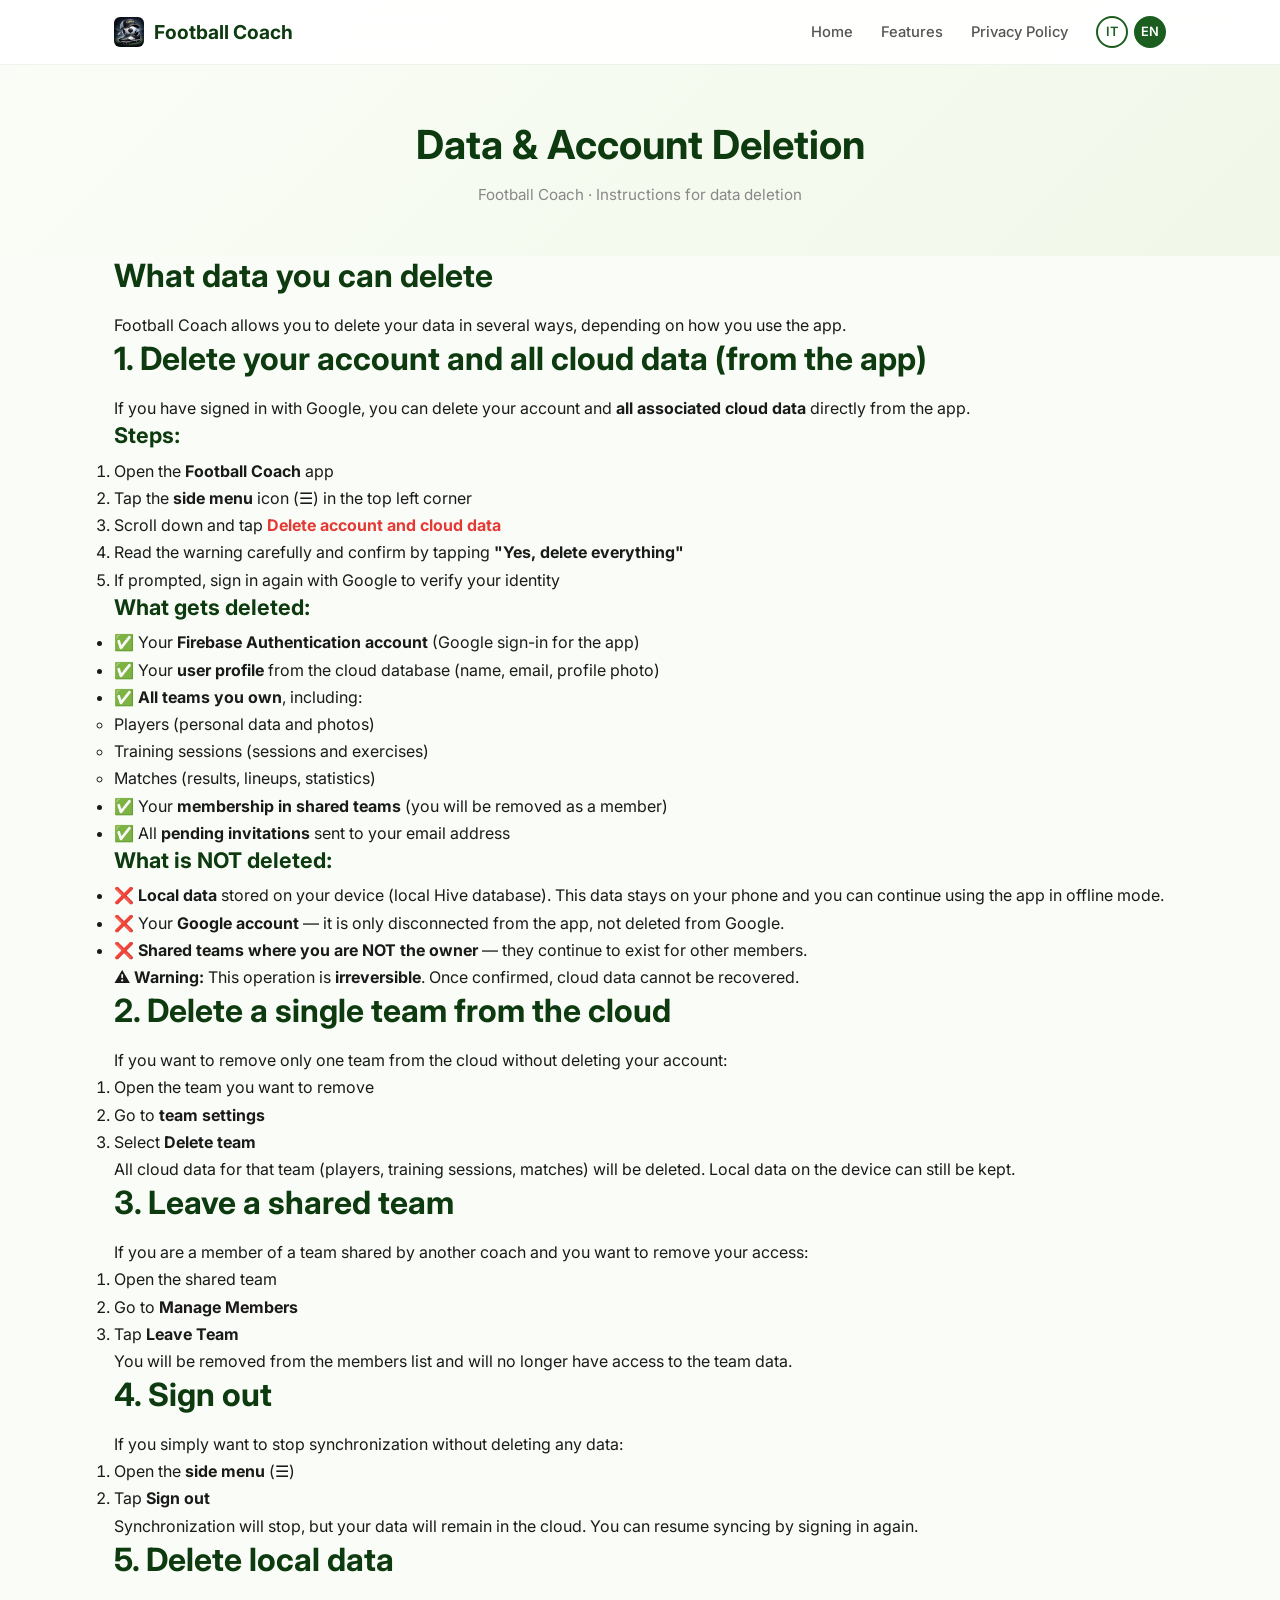
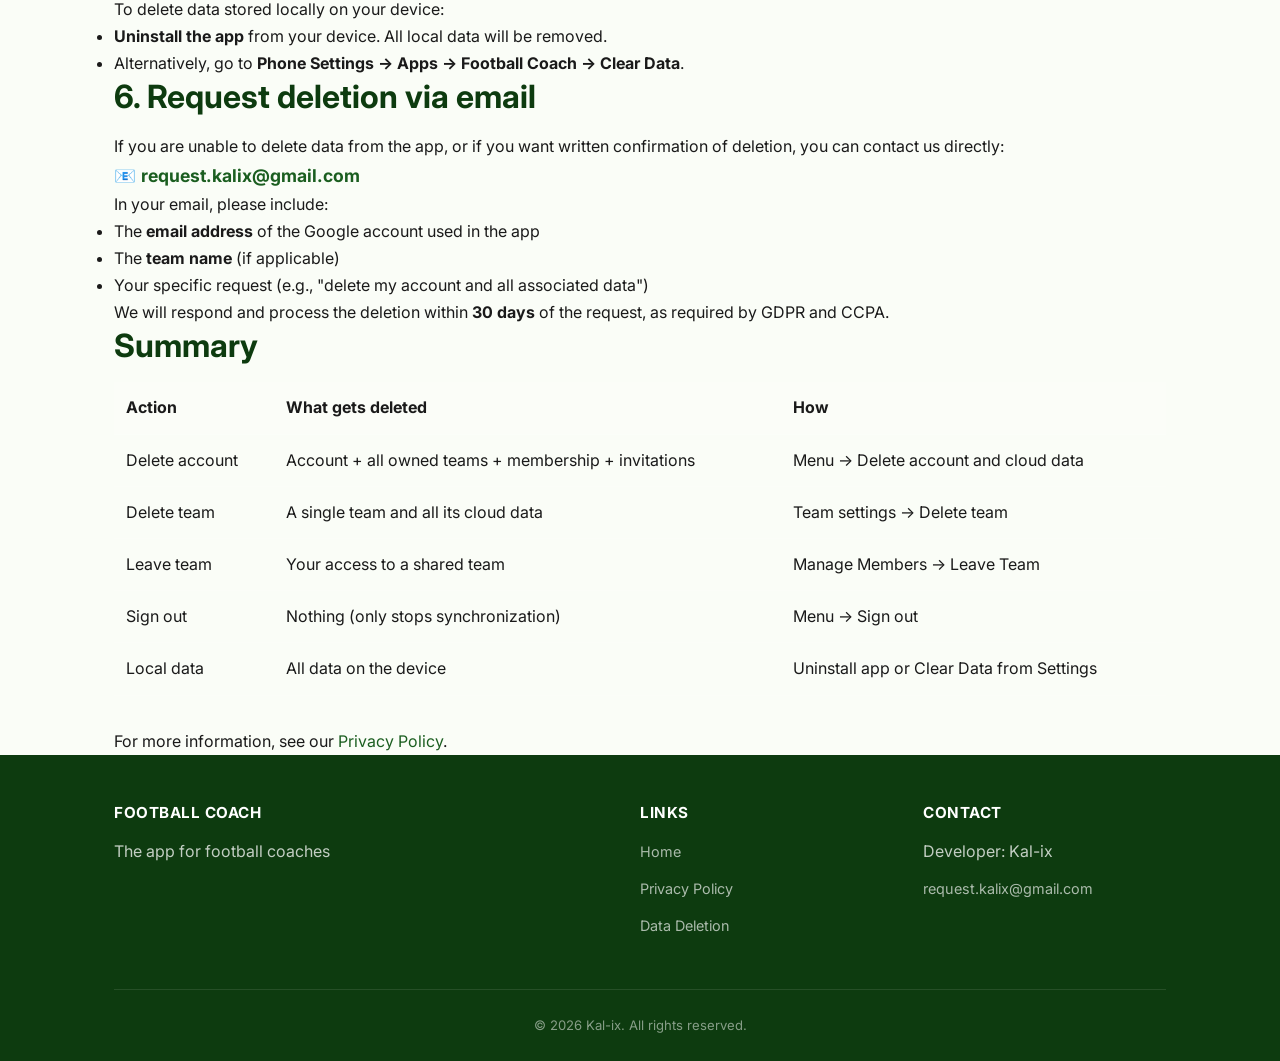
==== delete-data-en.html @ c7d21a98 "Add files via upload" ====
<!DOCTYPE html>
<html lang="en">
<head>
  <meta charset="UTF-8">
  <meta name="viewport" content="width=device-width, initial-scale=1.0">
  <title>Data &amp; Account Deletion - Football Coach</title>
  <meta name="description" content="Instructions to delete your account and cloud data from the Football Coach app.">
  <meta name="author" content="Kal-ix">

  <!-- Fonts -->
  <link rel="preconnect" href="https://fonts.googleapis.com">
  <link rel="preconnect" href="https://fonts.gstatic.com" crossorigin>
  <link href="https://fonts.googleapis.com/css2?family=Inter:wght@400;500;600;700;800&display=swap" rel="stylesheet">

  <!-- CSS -->
  <link rel="stylesheet" href="css/style.css">

  <!-- Favicon -->
  <link rel="icon" type="image/png" href="img/icon.png">
</head>
<body>

  <!-- ======= NAVBAR ======= -->
  <nav class="navbar" id="navbar">
    <div class="container">
      <a href="index-en.html" class="nav-brand">
        <img src="img/icon.png" alt="Football Coach" width="30" height="30"> Football Coach
      </a>
      <ul class="nav-links" id="navLinks">
        <li><a href="index-en.html">Home</a></li>
        <li><a href="index-en.html#features">Features</a></li>
        <li><a href="privacy-en.html">Privacy Policy</a></li>
        <li>
          <div class="nav-lang">
            <a href="delete-data-it.html" title="Italiano">IT</a>
            <a href="delete-data-en.html" class="active" title="English">EN</a>
          </div>
        </li>
      </ul>
      <button class="nav-toggle" id="navToggle" aria-label="Menu">
        <span></span><span></span><span></span>
      </button>
    </div>
  </nav>

  <!-- ======= PAGE HEADER ======= -->
  <section class="page-header">
    <div class="container">
      <h1>Data &amp; Account Deletion</h1>
      <p class="meta">Football Coach &middot; Instructions for data deletion</p>
    </div>
  </section>

  <!-- ======= CONTENT ======= -->
  <section class="legal-content">
    <div class="container">

      <h2>What data you can delete</h2>
      <p>Football Coach allows you to delete your data in several ways, depending on how you use the app.</p>

      <!-- ==================== -->
      <h2>1. Delete your account and all cloud data (from the app)</h2>
      <p>If you have signed in with Google, you can delete your account and <strong>all associated cloud data</strong> directly from the app.</p>

      <h3>Steps:</h3>
      <ol>
        <li>Open the <strong>Football Coach</strong> app</li>
        <li>Tap the <strong>side menu</strong> icon (☰) in the top left corner</li>
        <li>Scroll down and tap <strong style="color: #e53935;">Delete account and cloud data</strong></li>
        <li>Read the warning carefully and confirm by tapping <strong>"Yes, delete everything"</strong></li>
        <li>If prompted, sign in again with Google to verify your identity</li>
      </ol>

      <h3>What gets deleted:</h3>
      <ul>
        <li>✅ Your <strong>Firebase Authentication account</strong> (Google sign-in for the app)</li>
        <li>✅ Your <strong>user profile</strong> from the cloud database (name, email, profile photo)</li>
        <li>✅ <strong>All teams you own</strong>, including:
          <ul>
            <li>Players (personal data and photos)</li>
            <li>Training sessions (sessions and exercises)</li>
            <li>Matches (results, lineups, statistics)</li>
          </ul>
        </li>
        <li>✅ Your <strong>membership in shared teams</strong> (you will be removed as a member)</li>
        <li>✅ All <strong>pending invitations</strong> sent to your email address</li>
      </ul>

      <h3>What is NOT deleted:</h3>
      <ul>
        <li>❌ <strong>Local data</strong> stored on your device (local Hive database). This data stays on your phone and you can continue using the app in offline mode.</li>
        <li>❌ Your <strong>Google account</strong> — it is only disconnected from the app, not deleted from Google.</li>
        <li>❌ <strong>Shared teams where you are NOT the owner</strong> — they continue to exist for other members.</li>
      </ul>

      <p><strong>⚠️ Warning:</strong> This operation is <strong>irreversible</strong>. Once confirmed, cloud data cannot be recovered.</p>

      <!-- ==================== -->
      <h2>2. Delete a single team from the cloud</h2>
      <p>If you want to remove only one team from the cloud without deleting your account:</p>
      <ol>
        <li>Open the team you want to remove</li>
        <li>Go to <strong>team settings</strong></li>
        <li>Select <strong>Delete team</strong></li>
      </ol>
      <p>All cloud data for that team (players, training sessions, matches) will be deleted. Local data on the device can still be kept.</p>

      <!-- ==================== -->
      <h2>3. Leave a shared team</h2>
      <p>If you are a member of a team shared by another coach and you want to remove your access:</p>
      <ol>
        <li>Open the shared team</li>
        <li>Go to <strong>Manage Members</strong></li>
        <li>Tap <strong>Leave Team</strong></li>
      </ol>
      <p>You will be removed from the members list and will no longer have access to the team data.</p>

      <!-- ==================== -->
      <h2>4. Sign out</h2>
      <p>If you simply want to stop synchronization without deleting any data:</p>
      <ol>
        <li>Open the <strong>side menu</strong> (☰)</li>
        <li>Tap <strong>Sign out</strong></li>
      </ol>
      <p>Synchronization will stop, but your data will remain in the cloud. You can resume syncing by signing in again.</p>

      <!-- ==================== -->
      <h2>5. Delete local data</h2>
      <p>To delete data stored locally on your device:</p>
      <ul>
        <li><strong>Uninstall the app</strong> from your device. All local data will be removed.</li>
        <li>Alternatively, go to <strong>Phone Settings → Apps → Football Coach → Clear Data</strong>.</li>
      </ul>

      <!-- ==================== -->
      <h2>6. Request deletion via email</h2>
      <p>If you are unable to delete data from the app, or if you want written confirmation of deletion, you can contact us directly:</p>
      <p style="font-size: 1.1em;">
        📧 <strong><a href="mailto:request.kalix@gmail.com">request.kalix@gmail.com</a></strong>
      </p>
      <p>In your email, please include:</p>
      <ul>
        <li>The <strong>email address</strong> of the Google account used in the app</li>
        <li>The <strong>team name</strong> (if applicable)</li>
        <li>Your specific request (e.g., "delete my account and all associated data")</li>
      </ul>
      <p>We will respond and process the deletion within <strong>30 days</strong> of the request, as required by GDPR and CCPA.</p>

      <!-- ==================== -->
      <h2>Summary</h2>
      <table style="width:100%; border-collapse: collapse; margin: 1em 0;">
        <thead>
          <tr style="background: rgba(255,255,255,0.1);">
            <th style="text-align: left; padding: 12px; border-bottom: 1px solid rgba(255,255,255,0.2);">Action</th>
            <th style="text-align: left; padding: 12px; border-bottom: 1px solid rgba(255,255,255,0.2);">What gets deleted</th>
            <th style="text-align: left; padding: 12px; border-bottom: 1px solid rgba(255,255,255,0.2);">How</th>
          </tr>
        </thead>
        <tbody>
          <tr>
            <td style="padding: 12px; border-bottom: 1px solid rgba(255,255,255,0.1);">Delete account</td>
            <td style="padding: 12px; border-bottom: 1px solid rgba(255,255,255,0.1);">Account + all owned teams + membership + invitations</td>
            <td style="padding: 12px; border-bottom: 1px solid rgba(255,255,255,0.1);">Menu → Delete account and cloud data</td>
          </tr>
          <tr>
            <td style="padding: 12px; border-bottom: 1px solid rgba(255,255,255,0.1);">Delete team</td>
            <td style="padding: 12px; border-bottom: 1px solid rgba(255,255,255,0.1);">A single team and all its cloud data</td>
            <td style="padding: 12px; border-bottom: 1px solid rgba(255,255,255,0.1);">Team settings → Delete team</td>
          </tr>
          <tr>
            <td style="padding: 12px; border-bottom: 1px solid rgba(255,255,255,0.1);">Leave team</td>
            <td style="padding: 12px; border-bottom: 1px solid rgba(255,255,255,0.1);">Your access to a shared team</td>
            <td style="padding: 12px; border-bottom: 1px solid rgba(255,255,255,0.1);">Manage Members → Leave Team</td>
          </tr>
          <tr>
            <td style="padding: 12px; border-bottom: 1px solid rgba(255,255,255,0.1);">Sign out</td>
            <td style="padding: 12px; border-bottom: 1px solid rgba(255,255,255,0.1);">Nothing (only stops synchronization)</td>
            <td style="padding: 12px; border-bottom: 1px solid rgba(255,255,255,0.1);">Menu → Sign out</td>
          </tr>
          <tr>
            <td style="padding: 12px; border-bottom: 1px solid rgba(255,255,255,0.1);">Local data</td>
            <td style="padding: 12px; border-bottom: 1px solid rgba(255,255,255,0.1);">All data on the device</td>
            <td style="padding: 12px; border-bottom: 1px solid rgba(255,255,255,0.1);">Uninstall app or Clear Data from Settings</td>
          </tr>
        </tbody>
      </table>

      <p style="margin-top: 2em;">
        For more information, see our <a href="privacy-en.html">Privacy Policy</a>.
      </p>

    </div>
  </section>

  <!-- ======= FOOTER ======= -->
  <footer class="footer">
    <div class="container">
      <div class="footer-grid">
        <div>
          <h4>Football Coach</h4>
          <p>The app for football coaches</p>
        </div>
        <div>
          <h4>Links</h4>
          <ul class="footer-links">
            <li><a href="index-en.html">Home</a></li>
            <li><a href="privacy-en.html">Privacy Policy</a></li>
            <li><a href="delete-data-en.html">Data Deletion</a></li>
          </ul>
        </div>
        <div>
          <h4>Contact</h4>
          <ul class="footer-links">
            <li>Developer: Kal-ix</li>
            <li><a href="mailto:request.kalix@gmail.com">request.kalix@gmail.com</a></li>
          </ul>
        </div>
      </div>
      <div class="footer-bottom">
        &copy; 2026 Kal-ix. All rights reserved.
      </div>
    </div>
  </footer>

  <script>
    const navbar = document.getElementById('navbar');
    window.addEventListener('scroll', () => {
      navbar.classList.toggle('scrolled', window.scrollY > 20);
    });
    const navToggle = document.getElementById('navToggle');
    const navLinks = document.getElementById('navLinks');
    navToggle.addEventListener('click', () => {
      navLinks.classList.toggle('active');
    });
    document.querySelectorAll('.nav-links a').forEach(link => {
      link.addEventListener('click', () => { navLinks.classList.remove('active'); });
    });
  </script>

</body>
</html>
---- css/style.css ----
/* =============================================
   Football Coach Website - Main Stylesheet
   ============================================= */

/* --- Reset & Base --- */
*, *::before, *::after {
  box-sizing: border-box;
  margin: 0;
  padding: 0;
}

:root {
  --primary: #1B5E20;
  --primary-light: #2E7D32;
  --primary-dark: #0D3B0F;
  --accent: #43A047;
  --accent-light: #66BB6A;
  --gold: #FFD600;
  --gold-dark: #F9A825;
  --bg: #FAFDF7;
  --bg-alt: #F1F8E9;
  --text: #1a1a1a;
  --text-light: #555;
  --text-muted: #888;
  --white: #fff;
  --radius: 12px;
  --radius-lg: 20px;
  --shadow: 0 4px 24px rgba(27, 94, 32, 0.10);
  --shadow-lg: 0 8px 40px rgba(27, 94, 32, 0.15);
  --transition: 0.3s cubic-bezier(.4,0,.2,1);
}

html {
  scroll-behavior: smooth;
  font-size: 16px;
}

body {
  font-family: 'Inter', -apple-system, BlinkMacSystemFont, 'Segoe UI', Roboto, sans-serif;
  background: var(--bg);
  color: var(--text);
  line-height: 1.7;
  -webkit-font-smoothing: antialiased;
}

a {
  color: var(--primary);
  text-decoration: none;
  transition: color var(--transition);
}
a:hover {
  color: var(--accent);
}

img {
  max-width: 100%;
  height: auto;
}

/* --- Typography --- */
h1, h2, h3, h4 {
  font-weight: 700;
  line-height: 1.25;
  color: var(--primary-dark);
}

h1 { font-size: 2.75rem; }
h2 { font-size: 2rem; margin-bottom: 0.5em; }
h3 { font-size: 1.35rem; margin-bottom: 0.4em; }

/* --- Layout --- */
.container {
  max-width: 1100px;
  margin: 0 auto;
  padding: 0 24px;
}

.section {
  padding: 80px 0;
}

.section-alt {
  background: var(--bg-alt);
}

/* --- Navigation --- */
.navbar {
  position: fixed;
  top: 0;
  left: 0;
  right: 0;
  z-index: 1000;
  background: rgba(255,255,255,0.92);
  backdrop-filter: blur(12px);
  -webkit-backdrop-filter: blur(12px);
  border-bottom: 1px solid rgba(27,94,32,0.08);
  transition: box-shadow var(--transition);
}

.navbar.scrolled {
  box-shadow: 0 2px 20px rgba(0,0,0,0.08);
}

.navbar .container {
  display: flex;
  align-items: center;
  justify-content: space-between;
  height: 64px;
}

.nav-brand {
  display: flex;
  align-items: center;
  gap: 10px;
  font-weight: 700;
  font-size: 1.2rem;
  color: var(--primary-dark);
}

.nav-brand .icon {
  font-size: 1.6rem;
}

.nav-brand img,
.footer-brand img {
  width: 30px;
  height: 30px;
  border-radius: 6px;
}

.nav-links {
  display: flex;
  align-items: center;
  gap: 28px;
  list-style: none;
}

.nav-links a {
  font-size: 0.92rem;
  font-weight: 500;
  color: var(--text-light);
  position: relative;
  padding: 4px 0;
}

.nav-links a::after {
  content: '';
  position: absolute;
  bottom: -2px;
  left: 0;
  width: 0;
  height: 2px;
  background: var(--accent);
  transition: width var(--transition);
}

.nav-links a:hover {
  color: var(--primary);
}

.nav-links a:hover::after {
  width: 100%;
}

.nav-lang {
  display: flex;
  gap: 6px;
}

.nav-lang a {
  display: inline-flex;
  align-items: center;
  justify-content: center;
  width: 32px;
  height: 32px;
  border-radius: 50%;
  font-size: 0.8rem;
  font-weight: 600;
  border: 2px solid var(--primary);
  color: var(--primary);
  transition: all var(--transition);
}

.nav-lang a.active,
.nav-lang a:hover {
  background: var(--primary);
  color: var(--white);
}

/* Mobile nav toggle */
.nav-toggle {
  display: none;
  background: none;
  border: none;
  cursor: pointer;
  padding: 8px;
}

.nav-toggle span {
  display: block;
  width: 24px;
  height: 2px;
  background: var(--primary-dark);
  margin: 5px 0;
  transition: all var(--transition);
}

/* --- Hero --- */
.hero {
  padding: 140px 0 80px;
  text-align: center;
  background: linear-gradient(135deg, var(--bg) 0%, var(--bg-alt) 50%, #E8F5E9 100%);
  position: relative;
  overflow: hidden;
}

.hero::before {
  content: '';
  position: absolute;
  top: -40%;
  right: -20%;
  width: 600px;
  height: 600px;
  background: radial-gradient(circle, rgba(67,160,71,0.08) 0%, transparent 70%);
  border-radius: 50%;
}

.hero-badge {
  display: inline-flex;
  align-items: center;
  gap: 8px;
  background: var(--white);
  border: 1px solid rgba(27,94,32,0.15);
  border-radius: 50px;
  padding: 8px 20px;
  font-size: 0.85rem;
  font-weight: 500;
  color: var(--primary);
  margin-bottom: 24px;
  box-shadow: 0 2px 12px rgba(27,94,32,0.06);
}

.hero h1 {
  font-size: 3.2rem;
  margin-bottom: 16px;
  background: linear-gradient(135deg, var(--primary-dark), var(--primary-light));
  -webkit-background-clip: text;
  -webkit-text-fill-color: transparent;
  background-clip: text;
}

.hero .subtitle {
  font-size: 1.25rem;
  color: var(--text-light);
  max-width: 600px;
  margin: 0 auto 40px;
}

.hero-cta {
  display: flex;
  justify-content: center;
  gap: 16px;
  flex-wrap: wrap;
}

/* --- Buttons --- */
.btn {
  display: inline-flex;
  align-items: center;
  gap: 10px;
  padding: 14px 32px;
  border-radius: 50px;
  font-weight: 600;
  font-size: 1rem;
  transition: all var(--transition);
  cursor: pointer;
  border: none;
}

.btn-primary {
  background: var(--primary);
  color: var(--white);
  box-shadow: 0 4px 16px rgba(27,94,32,0.3);
}

.btn-primary:hover {
  background: var(--primary-light);
  color: var(--white);
  transform: translateY(-2px);
  box-shadow: 0 6px 24px rgba(27,94,32,0.35);
}

.btn-outline {
  background: transparent;
  color: var(--primary);
  border: 2px solid var(--primary);
}

.btn-outline:hover {
  background: var(--primary);
  color: var(--white);
  transform: translateY(-2px);
}

/* --- Features Grid --- */
.features-grid {
  display: grid;
  grid-template-columns: repeat(auto-fit, minmax(300px, 1fr));
  gap: 28px;
  margin-top: 40px;
}

.feature-card {
  background: var(--white);
  border-radius: var(--radius-lg);
  padding: 36px 28px;
  border: 1px solid rgba(27,94,32,0.06);
  box-shadow: var(--shadow);
  transition: all var(--transition);
}

.feature-card:hover {
  transform: translateY(-4px);
  box-shadow: var(--shadow-lg);
}

.feature-icon {
  width: 56px;
  height: 56px;
  background: linear-gradient(135deg, var(--bg-alt), #C8E6C9);
  border-radius: 14px;
  display: flex;
  align-items: center;
  justify-content: center;
  font-size: 1.6rem;
  margin-bottom: 20px;
}

.feature-card h3 {
  color: var(--primary-dark);
  margin-bottom: 10px;
}

.feature-card p {
  color: var(--text-light);
  font-size: 0.95rem;
  line-height: 1.65;
}

/* --- Stats Section --- */
.stats-row {
  display: grid;
  grid-template-columns: repeat(auto-fit, minmax(180px, 1fr));
  gap: 24px;
  text-align: center;
  margin-top: 48px;
}

.stat-item {
  padding: 20px;
}

.stat-number {
  font-size: 2.5rem;
  font-weight: 800;
  color: var(--primary);
  line-height: 1;
  margin-bottom: 8px;
}

.stat-label {
  font-size: 0.9rem;
  color: var(--text-muted);
  font-weight: 500;
}

/* --- Highlights / Why Section --- */
.highlights {
  display: grid;
  grid-template-columns: repeat(auto-fit, minmax(250px, 1fr));
  gap: 20px;
  margin-top: 40px;
}

.highlight-item {
  display: flex;
  align-items: flex-start;
  gap: 14px;
  padding: 20px;
  background: var(--white);
  border-radius: var(--radius);
  border: 1px solid rgba(27,94,32,0.06);
}

.highlight-item .check {
  width: 28px;
  height: 28px;
  background: var(--accent-light);
  color: var(--white);
  border-radius: 50%;
  display: flex;
  align-items: center;
  justify-content: center;
  font-size: 0.85rem;
  flex-shrink: 0;
  margin-top: 2px;
}

.highlight-item p {
  font-size: 0.95rem;
  color: var(--text);
}

.highlight-item strong {
  color: var(--primary-dark);
}

/* --- CTA Section --- */
.cta-section {
  text-align: center;
  padding: 80px 0;
  background: linear-gradient(135deg, var(--primary-dark) 0%, var(--primary) 50%, var(--primary-light) 100%);
  color: var(--white);
}

.cta-section h2 {
  color: var(--white);
  font-size: 2.2rem;
  margin-bottom: 16px;
}

.cta-section p {
  color: rgba(255,255,255,0.85);
  font-size: 1.1rem;
  margin-bottom: 32px;
  max-width: 550px;
  margin-left: auto;
  margin-right: auto;
}

.btn-cta {
  background: var(--white);
  color: var(--primary-dark);
  font-weight: 700;
  padding: 16px 40px;
  font-size: 1.05rem;
  box-shadow: 0 4px 20px rgba(0,0,0,0.15);
}

.btn-cta:hover {
  transform: translateY(-2px);
  box-shadow: 0 8px 30px rgba(0,0,0,0.2);
  color: var(--primary-dark);
}

/* --- Footer --- */
.footer {
  background: var(--primary-dark);
  color: rgba(255,255,255,0.75);
  padding: 48px 0 24px;
}

.footer-grid {
  display: grid;
  grid-template-columns: 2fr 1fr 1fr;
  gap: 40px;
  margin-bottom: 40px;
}

.footer-brand {
  font-size: 1.2rem;
  font-weight: 700;
  color: var(--white);
  margin-bottom: 12px;
  display: flex;
  align-items: center;
  gap: 8px;
}

.footer-desc {
  font-size: 0.9rem;
  line-height: 1.7;
  max-width: 350px;
}

.footer h4 {
  color: var(--white);
  font-size: 0.95rem;
  margin-bottom: 16px;
  text-transform: uppercase;
  letter-spacing: 0.5px;
}

.footer-links {
  list-style: none;
}

.footer-links li {
  margin-bottom: 10px;
}

.footer-links a {
  color: rgba(255,255,255,0.65);
  font-size: 0.9rem;
  transition: color var(--transition);
}

.footer-links a:hover {
  color: var(--white);
}

.footer-bottom {
  border-top: 1px solid rgba(255,255,255,0.1);
  padding-top: 24px;
  text-align: center;
  font-size: 0.82rem;
  color: rgba(255,255,255,0.5);
}

/* --- Privacy Policy Page --- */
.page-header {
  padding: 120px 0 48px;
  background: linear-gradient(135deg, var(--bg) 0%, var(--bg-alt) 100%);
  text-align: center;
}

.page-header h1 {
  font-size: 2.5rem;
  margin-bottom: 12px;
}

.page-header .meta {
  color: var(--text-muted);
  font-size: 0.95rem;
}

.policy-content {
  max-width: 800px;
  margin: 0 auto;
  padding: 60px 24px 80px;
}

.policy-content h2 {
  font-size: 1.5rem;
  margin-top: 48px;
  margin-bottom: 16px;
  padding-bottom: 8px;
  border-bottom: 2px solid var(--bg-alt);
}

.policy-content h3 {
  font-size: 1.15rem;
  margin-top: 28px;
  margin-bottom: 12px;
  color: var(--primary);
}

.policy-content h4 {
  font-size: 1.05rem;
  margin-top: 20px;
  margin-bottom: 8px;
}

.policy-content p {
  margin-bottom: 14px;
  color: var(--text-light);
}

.policy-content ul,
.policy-content ol {
  padding-left: 24px;
  margin-bottom: 16px;
}

.policy-content li {
  margin-bottom: 8px;
  color: var(--text-light);
}

.policy-content strong {
  color: var(--text);
}

.policy-content table {
  width: 100%;
  border-collapse: collapse;
  margin: 20px 0;
  font-size: 0.9rem;
}

.policy-content th {
  background: var(--bg-alt);
  padding: 12px 16px;
  text-align: left;
  font-weight: 600;
  color: var(--primary-dark);
  border-bottom: 2px solid var(--primary);
}

.policy-content td {
  padding: 10px 16px;
  border-bottom: 1px solid #eee;
  color: var(--text-light);
}

.policy-content code {
  background: var(--bg-alt);
  padding: 2px 6px;
  border-radius: 4px;
  font-size: 0.88rem;
}

.policy-content a {
  color: var(--accent);
  text-decoration: underline;
}

.policy-content a:hover {
  color: var(--primary);
}

.policy-lang-switch {
  text-align: center;
  margin-bottom: 32px;
  padding: 16px;
  background: var(--bg-alt);
  border-radius: var(--radius);
}

.policy-lang-switch a {
  font-weight: 600;
}

/* --- Responsive --- */
@media (max-width: 768px) {
  .nav-links {
    display: none;
    position: absolute;
    top: 64px;
    left: 0;
    right: 0;
    background: var(--white);
    flex-direction: column;
    padding: 20px;
    gap: 16px;
    box-shadow: 0 8px 24px rgba(0,0,0,0.1);
  }

  .nav-links.active {
    display: flex;
  }

  .nav-toggle {
    display: block;
  }

  .hero h1 {
    font-size: 2.2rem;
  }

  .hero .subtitle {
    font-size: 1.05rem;
  }

  h2 {
    font-size: 1.6rem;
  }

  .features-grid {
    grid-template-columns: 1fr;
  }

  .footer-grid {
    grid-template-columns: 1fr;
    gap: 32px;
  }

  .stats-row {
    grid-template-columns: repeat(2, 1fr);
  }

  .section {
    padding: 56px 0;
  }
}

@media (max-width: 480px) {
  html {
    font-size: 15px;
  }

  .hero {
    padding: 120px 0 60px;
  }

  .hero h1 {
    font-size: 1.9rem;
  }

  .hero-cta {
    flex-direction: column;
    align-items: center;
  }

  .btn {
    width: 100%;
    justify-content: center;
    max-width: 300px;
  }

  .stats-row {
    grid-template-columns: 1fr 1fr;
  }
}
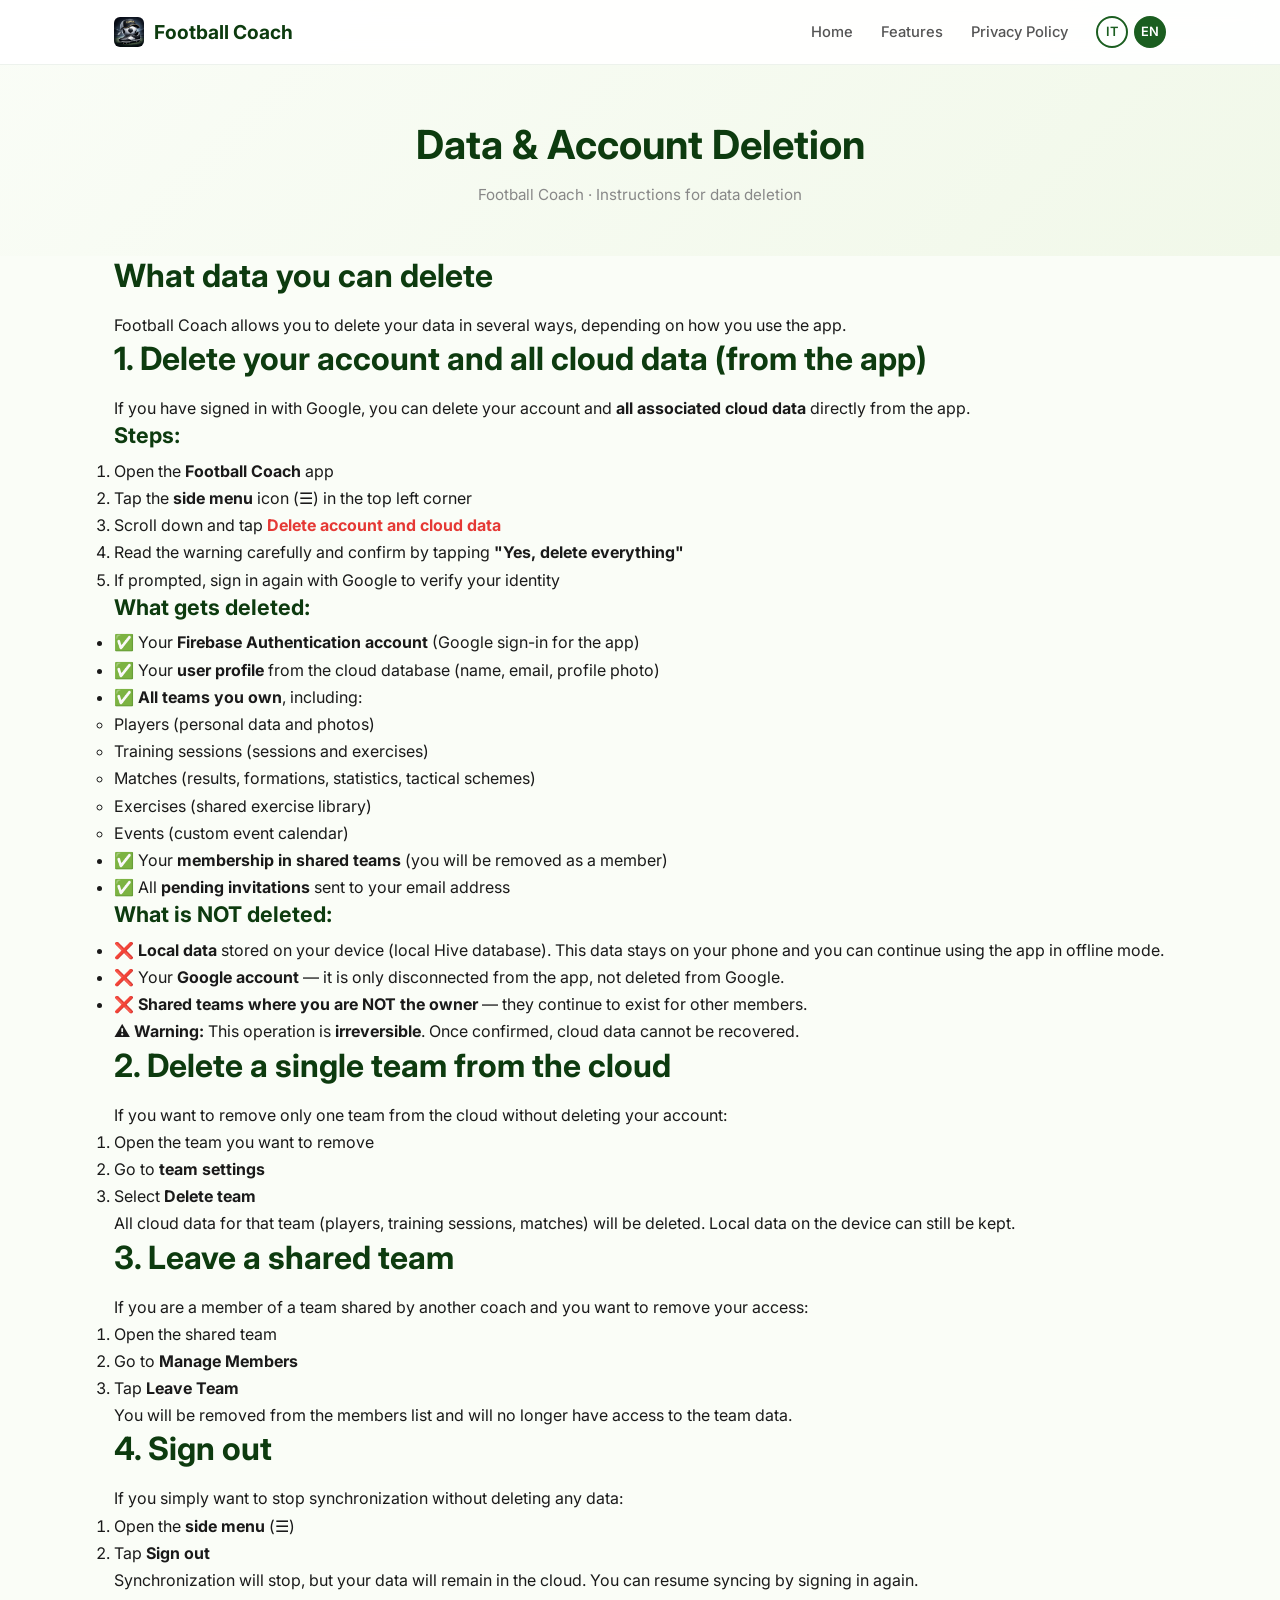
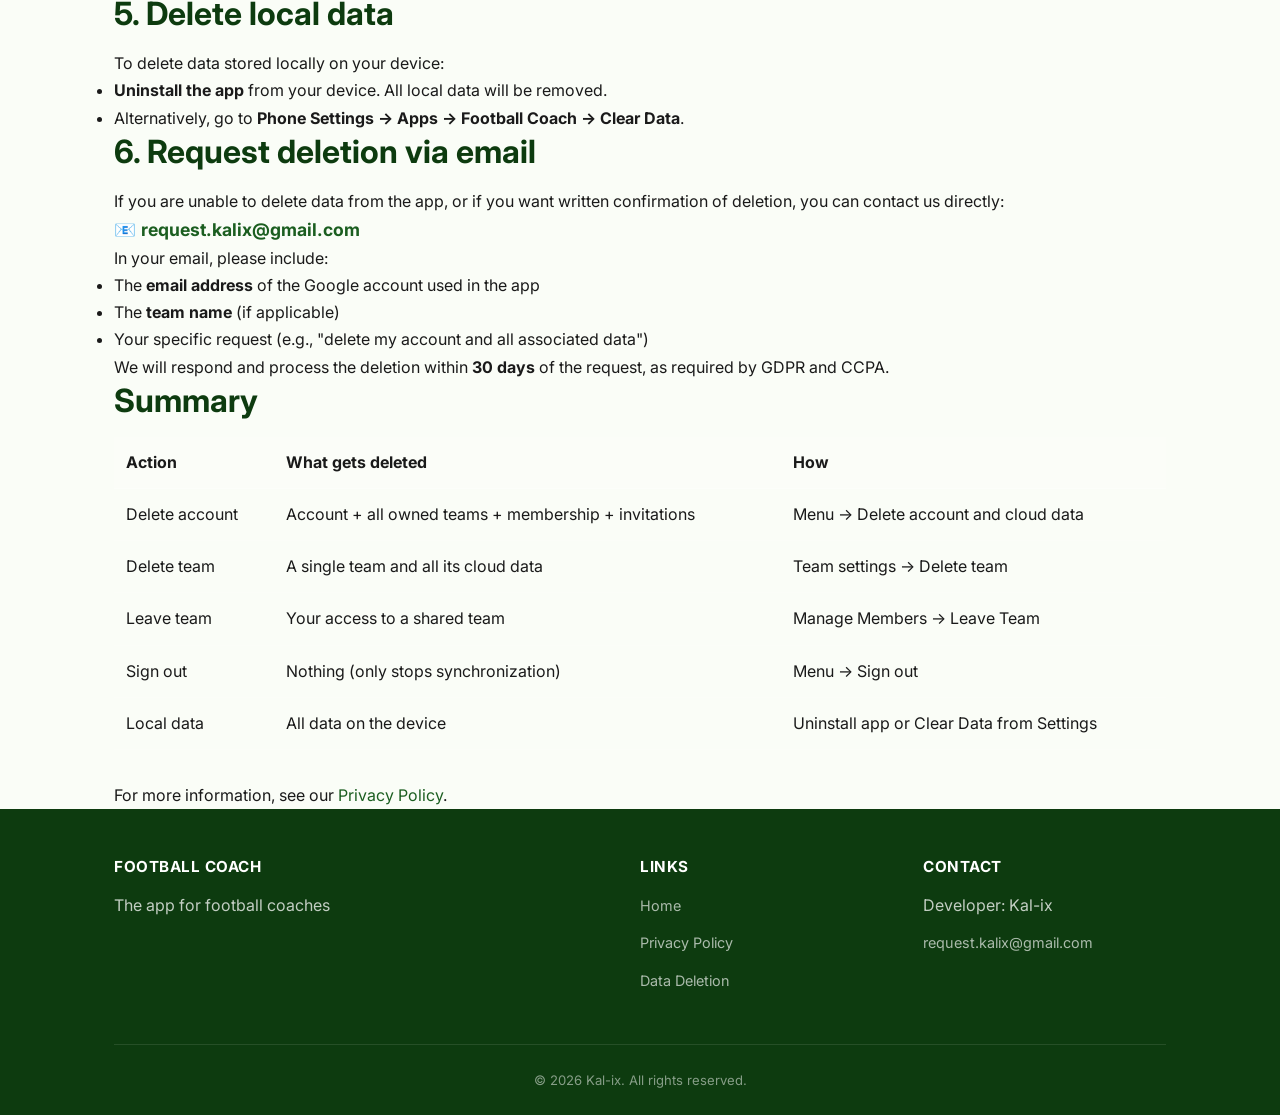
==== commit c16b57f8: "Add files via upload" ====
--- a/delete-data-en.html
+++ b/delete-data-en.html
@@ -79,7 +79,9 @@
           <ul>
             <li>Players (personal data and photos)</li>
             <li>Training sessions (sessions and exercises)</li>
-            <li>Matches (results, lineups, statistics)</li>
+            <li>Matches (results, formations, statistics, tactical schemes)</li>
+            <li>Exercises (shared exercise library)</li>
+            <li>Events (custom event calendar)</li>
           </ul>
         </li>
         <li>✅ Your <strong>membership in shared teams</strong> (you will be removed as a member)</li>
